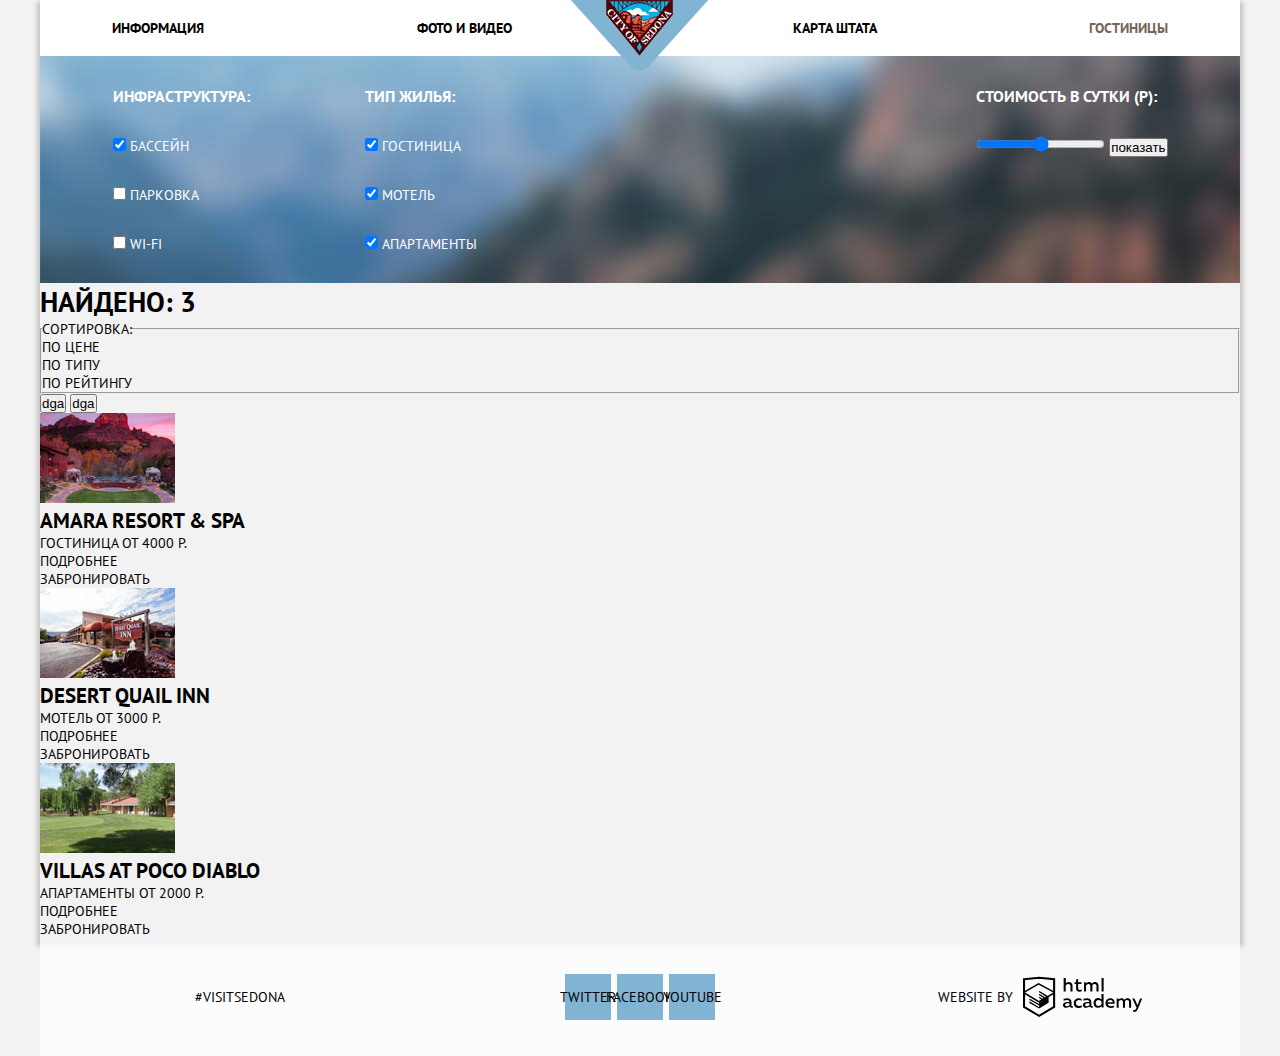
==== hostels.html @ 4a1b5b9c "started hostels page" ====
<!DOCTYPE html>
<html lang="ru">

<head>
    <meta charset="UTF-8">
    <meta name="viewport" content="width=device-width, initial-scale=1.0">
    <link href="https://fonts.googleapis.com/css?family=PT+Sans:400,700&display=swap&subset=cyrillic-ext"
        rel="stylesheet">
    <link rel="stylesheet" href="css/style.css">
    <title>Sedona</title>
</head>

<body class="body page__body">
    <div class="body__container">
        <header class="header page__header">
            <nav class="header__navigation nav">
                <a href="index.html">
                    <img class="header__logo" src="images/logo.png" alt="logo">
                </a>
                <ul class="nav__list">
                    <li class="item nav__item">
                        <a href="#" class="link nav__link">информация</a>
                    </li>

                    <li class="item nav__item">
                        <a href="#" class="link nav__link">фото и видео</a>
                    </li>

                    <li class="item nav__item"></li>

                    <li class="item nav__item">
                        <a href="#" class="link nav__link">карта штата</a>
                    </li>

                    <li class="item nav__item">
                        <a class="link nav__link nav__link_current">гостиницы</a>
                    </li>
                </ul>
            </nav>
        </header>

        <main class="main">
            <section class="main__filters filters">
                <form class="filters__form" action="https://echo.htmlacademy.ru" method="GET">
                    <fieldset class="filters__field filters-field filters-field_ifrastructure">
                        <legend class="filters-field__title">инфраструктура:</legend>
                            <ul class="filters-field__list">
                                <li class="item filters-field__item">
                                    <input class="visually-hidden" type="checkbox" id="pool" name="pool" checked>
                                    <label class="filter-field__input" for="pool">бассейн</label>
                                </li>
                                <li class="item filters-field__item">
                                    <input class="visually-hidden" type="checkbox" id="parking" name="parking">
                                    <label class="filter-field__input" for="parking">парковка</label>
                                </li>
                                <li class="item filters-field__item">
                                    <input class="visually-hidden" type="checkbox" id="wi-fi" name="wi-fi">
                                    <label class="filter-field__input" for="wi-fi">wi-fi</label>
                                </li>
                            </ul>
                    </fieldset>

                    <fieldset class="filters__field filters-field filters__field_type">
                        <legend class="filters-field__title">тип жилья:</legend>
                            <ul class="filters-field__list">
                                <li class="item filters-field__item">
                                    <input class="visually-hidden" type="checkbox" id="hotel" name="hotel" checked>
                                    <label class="filter-field__input" for="hotel">гостиница</label>
                                </li>
                                <li class="item filters-field__item">
                                    <input class="visually-hidden" type="checkbox" id="motel" name="motel" checked>
                                    <label class="filter-field__input" for="motel">мотель</label>
                                </li>
                                <li class="item filters-field__item">
                                    <input class="visually-hidden" type="checkbox" id="apartments" name="apartments" checked>
                                    <label class="filter-field__input" for="apartments">апартаменты</label>
                                </li>
                            </ul>
                    </fieldset>
                    <fieldset class="filters__field filters-field filters__field_cost">
                        <legend class="filters-field__title">стоимость в сутки (р):</legend>
                            <input type="range">
                            <button type="submit">показать</button>

                    </fieldset>
                </form>
            </section>
            <section class="main__sorting sorting">
                <h1 class="sorting__title">
                    найдено: 3
                </h1>
                <fieldset class="sorting__field">
                    <legend>сортировка:</legend>
                    <ul class="sorting__list">
                        <li class="item sorting__item">
                            <a class="link sorting__link sorting__link_current">по цене</a>
                        </li>
                        <li class="item sorting__item">
                            <a href="#" class="link sorting__link">по типу</a>
                        </li>
                        <li class="item sorting__item">
                            <a href="#" class="link sorting__link">по рейтингу</a>
                        </li>
                    </ul>
                </fieldset>
                <div class="sorting__arrows">
                    <button class="sorting__arrow_up" type="button">dga</button>
                    <button class="sorting__arrow_down" type="button">dga</button>
                </div>
            </section>
            <ul class="main__list">
                <li class="item main__item main-item">
                    <a href="#">
                        <img class="item-wrapper__image" src="images/Amara_resort_and_SPA.jpg" alt="Amara Resort & Spa">
                    </a>
                    <div class="main-item__wrapper item-wrapper">
                        <a class="link item-wrapper__link" href="#">
                            <h2 class="item-wrapper__title">Amara Resort & Spa</h2>
                        </a>
                        <p class="item-wrapper__text">
                            <span>гостиница</span>
                            <span>от 4000 р.</span>
                        </p>
                        <p class="item-wrapper__text">
                            <a href="#" class="link item-wrapper__button item-wrapper__button_blue">подробнее</a>
                            <a href="#" class="link item-wrapper__button item-wrapper__button_blue">забронировать</a>
                        </p>
                    </div>
                    <div class="item-wrapper__rating rating">
                        

                    </div>
                </li>

                <li class="item main__item main-item">
                    <a href="#">
                        <img class="item-wrapper__image" src="images/Desert_quail_inn.jpg" alt="Desert Quail Inn">
                    </a>
                    <div class="main-item__wrapper item-wrapper">
                        <a class="link item-wrapper__link" href="#">
                            <h2 class="item-wrapper__title">Desert Quail Inn</h2>
                        </a>
                        <p class="item-wrapper__text">
                            <span>мотель</span>
                            <span>от 3000 р.</span>
                        </p>
                        <p class="item-wrapper__text">
                            <a href="#" class="link item-wrapper__button item-wrapper__button_blue">подробнее</a>
                            <a href="#" class="link item-wrapper__button item-wrapper__button_blue">забронировать</a>
                        </p>
                    </div>
                    <div class="item-wrapper__rating">

                    </div>
                </li>

                <li class="item main__item main-item">
                    <a href="#">
                        <img class="item-wrapper__image" src="images/Villas_at_poco_diablo.jpg" alt="Villas at Poco Diablo">
                    </a>
                    <div class="main-item__wrapper item-wrapper">
                        <a class="link item-wrapper__link" href="#">
                            <h2 class="item-wrapper__title">Villas at Poco Diablo</h2>
                        </a>
                        <p class="item-wrapper__text">
                            <span>апартаменты</span>
                            <span>от 2000 р.</span>
                        </p>
                        <p class="item-wrapper__text">
                            <a href="#" class="link item-wrapper__button item-wrapper__button_blue">подробнее</a>
                            <a href="#" class="link item-wrapper__button item-wrapper__button_blue">забронировать</a>
                        </p>
                    </div>
                    <div class="item-wrapper__rating">

                    </div>
                </li>
                
            </ul>
        </main>

        <footer class="footer page__footer">

            <div class="footer__column">
                <span class="footer__hashtag">
                    #visitsedona
                </span>
            </div>

            <div class="footer__column footer-social">
                <ul class="footer-social__list">
                    <li class="item footer-social__item">
                        <a class="link footer-social__link"
                            href="https://twitter.com/hashtag/%D1%81%D0%B5%D0%B4%D0%BE%D0%BD%D0%B0">
                            <span class="visually-hidden">twitter</span>
                            <svg xmlns="http://www.w3.org/2000/svg" xmlns:xlink="http://www.w3.org/1999/xlink"
                                width="17" height="15" viewBox="0 0 17 15">
                                <image overflow="visible" xlink:href="t.png" />
                                <path fill="#FFF"
                                    d="M10.95.144c1.685-.496 2.984.27 3.577 1.179.673-.231 1.331-.481 2.011-.708a2.345 2.345 0 0 1-.857 1.768c.685.17 1.304-.491 1.304-.491-.169 1-1.006 1.788-1.563 2.024-.231 6.75-3.175 11.217-10.077 11.082h-.446c-.41 0-4.164-.46-4.898-1.887 2.271.196 3.893-.422 4.693-1.177-.96-.3-2.679-.477-2.979-2.95.349.106.564.228 1.19.119C1.705 8.247.374 7.53.448 5.33c.285.328 1.067.536 1.34.472C1.085 5.561-.182 2.442.894.85c1.818 1.854 3.735 3.606 7.152 3.773C8.254 2.33 9.183.793 10.95.144z" />
                            </svg>

                        </a>
                    </li>
                    <li class="item footer-social__item">
                        <a class="link footer-social__link" href="https://www.facebook.com/VisitSedona/">
                            <span class="visually-hidden">facebook</span>
                            <svg version="1.1" id="Layer_2" xmlns="http://www.w3.org/2000/svg"
                                xmlns:xlink="http://www.w3.org/1999/xlink" x="0px" y="0px" width="12px" height="22px"
                                viewBox="0 0 12 22" enable-background="new 0 0 12 22" xml:space="preserve">
                                <path fill="#FFFFFF" d="M12,4V0H8C5.791,0,4,1.791,4,4v4H0v4h4v10h4V12h4V8H8V4H12z" />
                            </svg>
                        </a>
                    </li>
                    <li class="item footer-social__item">
                        <a class="link footer-social__link" href="https://www.youtube.com/watch?v=4GzE_TxFFeg">
                            <span class="visually-hidden">youtube</span>
                            <svg xmlns="http://www.w3.org/2000/svg" xmlns:xlink="http://www.w3.org/1999/xlink"
                                width="20" height="16" viewBox="0 0 20 16">
                                <image overflow="visible" xlink:href="youtube.png" />
                                <path fill="#FFF"
                                    d="M17 0H3C1.35 0 0 1.35 0 3v10c0 1.65 1.35 3 3 3h14c1.65 0 3-1.35 3-3V3c0-1.65-1.35-3-3-3zM6.027 11.998V4.002L15.014 8l-8.987 3.998z" />
                            </svg>
                        </a>
                    </li>
                </ul>
            </div>

            <div class="footer__column footer-copyright">
                <p class="footer-copyright__text">
                    website by
                </p>
                <a href="https://htmlacademy.ru/intensive/htmlcss" class="link footer-copyright__link">
                    <svg width="119" height="42" viewBox="0 0 161 55" xmlns="http://www.w3.org/2000/svg">
                        <path d="M1.4 3.5l20.4-2.1 20.3 2.1V41L21.8 53 1.4 41V3.5z" fill="none" stroke="#000000"
                            stroke-width="2.791" />
                        <path d="M1.7 20.9L21.1 9.6 42 20.9v1.2L21.8 34 1.7 22.1v-1.2z" fill="none" stroke="#000000"
                            stroke-width="2.057" />
                        <path
                            d="M21.8 32.8l2.9-1.9-2.9-1.9v-1.9l4.7 2.8L28 29l-6.2-3.7v-2.2l7.9 4.8 1.6-.9-9.5-5.9V19l12.9 7.9v8.4l-12.9 7.8-13.1-7.6v-2.2l13.1 7.9v-2.1L8.7 31.4v-1.9l13.1 7.6v-4.3zm44.9 7.1c.3 0 .6-.1.8-.2v2c-.6.2-1.2.3-1.8.3-1.1 0-2-.4-2.5-1.5-1.2 1-2.7 1.6-4.7 1.6-2.3 0-4.4-1.2-4.4-3.8 0-3.2 3-4.2 5.5-4.2 1.1 0 2.2.1 3.2.4v-.4c0-1.6-1.1-2.6-3.3-2.6-1.5 0-3.1.3-4.5 1V30c1.5-.5 3.1-.8 4.8-.8 3.5 0 5.8 1.7 5.8 5.4V39c.1.7.6.9 1.1.9M57 38.2c0 1.2 1.1 1.8 2.3 1.8 1.3 0 2.6-.5 3.6-1.5v-2.1c-.9-.2-1.8-.3-2.7-.3-1.5.1-3.2.6-3.2 2.1m18.5-9.1c1.4 0 2.7.3 3.8 1v2.5c-.9-.6-2.2-1-3.4-1-2.2 0-4.4 1.2-4.4 4.1 0 2.8 2.2 4.1 4.4 4.1 1.3 0 2.5-.3 3.6-1v2.6c-1.2.6-2.5.9-4.1.9-3.3 0-6.7-2-6.7-6.5-.1-4.7 3.5-6.7 6.8-6.7m18.1 10.8c.3 0 .6-.1.8-.2v2c-.6.2-1.2.3-1.8.3-1.1 0-2-.4-2.5-1.5-1.2 1-2.7 1.6-4.7 1.6-2.3 0-4.4-1.2-4.4-3.8 0-3.2 3-4.2 5.5-4.2 1.1 0 2.2.1 3.2.4v-.4c0-1.6-1.1-2.6-3.3-2.6-1.5 0-3.1.3-4.5 1V30c1.5-.5 3.1-.8 4.8-.8 3.5 0 5.8 1.7 5.8 5.4V39c.2.7.6.9 1.1.9M84 38.2c0 1.2 1.1 1.8 2.3 1.8 1.3 0 2.6-.5 3.6-1.5v-2.1c-.9-.2-1.8-.3-2.7-.3-1.5.1-3.2.6-3.2 2.1m25-14.5v18.1h-2.5v-2c-1 1.2-2.4 2.3-4.8 2.3-3.8 0-6.2-3-6.2-6.6s2.4-6.6 6.2-6.6c2.2 0 3.6 1 4.5 1.9v-7.3h2.8v.2zm-6.7 7.8c-2.2 0-3.9 1.7-3.9 4.1s1.6 4.1 3.9 4.1c1.7 0 3.3-1 4-2.6v-3c-.7-1.6-2.3-2.6-4-2.6m15.7-2.4c4.9 0 6.7 4 5.9 7.6h-9.4c.3 2.2 2.5 3.2 4.8 3.2 1.4 0 2.7-.3 3.9-.9v2.4c-1.1.5-2.7.9-4.5.9-3.8 0-7.1-2.2-7.1-6.6.1-4.6 3.5-6.6 6.4-6.6m.2 2.3c-1.9 0-3.5 1.1-3.7 3.2h6.9c.1-1.1-.5-3.2-3.2-3.2m8.5 10.5V29.4h2.5V31c.7-.8 2.1-1.9 4.1-1.9 1.9 0 3.2.8 3.9 2 1.1-1.1 2.5-2 4.4-2 3.3 0 4.7 2.4 4.7 5v7.8h-2.8v-7.7c0-1.6-1-2.6-2.5-2.6-1.4 0-2.4.9-3.1 1.7 0 .3.1.6.1.9V42h-2.8v-7.7c0-1.6-1-2.6-2.5-2.6s-2.6 1.1-3.3 1.9V42l-2.7-.1zm31.8-12.5h2.9l-5.8 14.1c-1.3 3.2-3.1 4.3-5 4.3-.6 0-1.1-.1-1.6-.2v-2.4c.4.1.8.2 1.3.2 1.3 0 2.4-1 3.1-2.9l.3-.6-5.9-12.5h3l4.2 9.4 3.5-9.4zM57.9 1.9V9c1.1-1.1 2.5-1.7 4-1.7 3.1 0 5.1 2.1 5.1 5.1v7.7h-2.8v-7.3c0-2-1.2-3-2.9-3-1.6 0-2.8 1.1-3.5 2.1v8.2H55V1.9h2.9zm16.7 1.3v4.4h4.5V10h-4.5v5.7c0 1.6.8 2.2 2.4 2.2.9 0 1.7-.2 2.5-.5v2.4c-1.1.4-2.2.6-3.3.5-2.4 0-4.3-1.2-4.3-4.1V10h-2.2V7.6h2.2V3.9l2.7-.7zm8 16.9V7.6h2.5v1.6c.7-.7 2.1-1.9 4.1-1.9 1.9 0 3.2.8 3.9 2 1.1-1.1 2.5-2 4.4-2 3.3 0 4.7 2.4 4.7 5v7.8h-2.8v-7.7c0-1.6-1-2.6-2.5-2.6-1.4 0-2.4.9-3.1 1.7 0 .3.1.6.1.9v7.8h-2.8v-7.7c0-1.6-1-2.6-2.5-2.6S86 11 85.3 11.8v8.4l-2.7-.1zm23.7-18.2h2.8V20h-2.8V1.9z"
                            fill="#000000" /></svg>
                </a>
            </div>
        </footer>
    </div>

</body>

</html>
---- css/style.css ----
* {
    margin: 0;
    padding: 0;
}

body {
    font-family: 'PT Sans', Arial, sans-serif;
    font-size: 14px;
    text-transform: uppercase;

    background-color: #f2f2f2;
}

/* .visually-hidden:not(:focus):not(:active),
input[type="checkbox"].visually-hidden,
input[type="radio"].visually-hidden {
    position: absolute;

    width: 1px;
    height: 1px;
    margin: -1px;
    border: 0;

    white-space: nowrap;

    clip-path: inset(100%);
    clip: rect(0 0 0 0);
    overflow: hidden;
} */

.link {
    display: block;

    color: #000000;
    text-decoration: none;
}

.item {
    list-style: none;
}

.button {
    font: inherit;
}

.body__container {
    max-width: 1200px;
    min-width: 1200px;
    /* min-height: 800px; */

    margin: 0 auto;

    box-shadow: 0px 5px 5px 3px rgba(0, 0, 0, 0.2);
}

.page__header {
    background-color: #fff;
}

.header__navigation {
    position: relative;

    display: flex;
    flex-direction: column;
}

.header__logo {
    position: absolute;

    top: 0;
    left: 50%;
    margin-left: -69px;

    width: 138px;
    height: 70px;
}

.nav__list {
    display: flex;
    flex-wrap: wrap;
    justify-content: space-between;

    font-size: 14px;
    line-height: 26px;
    font-weight: 700;
}

.nav__link {
    margin: 15px 72px;
}

.nav__link:hover {
    color: #a3c7de;
}

.nav__link:active {
    color: #b2b2b2;
}

.nav__link_current,
.nav__link_current:hover,
.nav__link_current:focus,
.nav__link_current:active {
    color: #766357;
}

.main-container {
    background-image: url(../backgrounds/index-background_welcome.jpg);
    background-position: top center;
    background-repeat: no-repeat;
}

.main__container {
    padding-top: 620px;
}

.main-container__description {
    text-align: center;

    padding: 0 355px;
    padding-bottom: 54px;

    background-color: #fff;
}

.main-description__title {
    font-size: 21px;
    line-height: 26px;

    margin-bottom: 30px;
}

.main-description__text {
    font-size: 14px;
    line-height: 26px;
}

.main-features__list {
    display: flex;
    flex-wrap: wrap;
}

.main-features__item {
    display: flex;
    flex-wrap: wrap;
}

.features__content_blue {
    background-color: #81b3d2;

    color: #fff;
}

.feature__wrapper {
    display: flex;
    flex-direction: column;
    justify-content: center;
    align-items: center;

    box-sizing: border-box;

    text-align: center;
    font-size: 14px;
    line-height: 21px;

    width: 400px;
    min-height: 256px;

    padding-left: 45px;
    padding-right: 45px;
}

.feature__wrapper_higher{
    min-height: 330px;

    background-color: #fff;
}

.features-item__content {
    display: flex;
}

.feature__title {
    display: block;

    width: 160px;

    font-size: 21px;
    line-height: 21px;

    margin-bottom: 25px;
}

.feature__number {
    position: relative;

    margin-bottom: 25px;
}

.feature__number::after,
.feature__number::before {
    position: absolute;

    content: "";

    top: 9px;

    width: 10px;
    height: 1px;

    background-color: #000000;
}

.feature__number_white::after,
.feature__number_white::before {
    background-color: #ffffff;
}

.feature__number::before {
    right: -15px;
}

.feature__number::after {
    left: -15px;
}

.feature__title_icon::before {
    content: "";

    display: block;
    
    width: 90px;
    height: 90px;

    margin-left: auto;
    margin-right: auto;
    margin-bottom: 30px;
}

.feature__title_icon-house::before {
    background-image: url(../images/house-icon.svg);
    background-position: bottom center;
    background-repeat: no-repeat;
}

.feature__title_icon-food::before {
    background-image: url(../images/burger-icon.svg);
    background-position: bottom center;
    background-repeat: no-repeat;
}

.feature__title_icon-souvenir::before {
    background-image: url(../images/gift-icon.svg);
    background-position: bottom center;
    background-repeat: no-repeat;
}

.main__search {
    position: relative;

    background-color: #ffffff;

    z-index: 5;
}

.motel-search__title {
    font-size: 30px;
    line-height: 36px;

    margin-bottom: 30px;
}

.main-search__content {
    position: relative;

    display: flex;
    flex-direction: column;
    align-items: center;

    box-sizing: border-box;

    height: 291px;

    padding-top: 55px;

    text-align: center;

    background-color: #ffffff;
}

.motel-search__text {
    width: 450px;

    margin-right: 0;

}

.motel-search__button {
    position: absolute;

    bottom: 0;

    cursor: pointer;

    text-transform: uppercase;
    font-size: 21px;
    line-height: 26px;
    font-weight: 700;
    color: #ffffff;

    width: 568px;

    padding: 32px 140px;

    background-color: #766357;

    border: none;
}

.motel-search__button:hover {
    background-color: #604e43;
}

.motel-search__button:active {
    background-color: #503e33;
    color: #766860;
}

.main__map {
    min-height: 590px;

    background-image: url(../backgrounds/back-map.jpg);
    background-position: top center;
}

.page__footer {
    position: absolute;

    display: flex;
    justify-content: space-between;

    padding-top: 36px;
    padding-bottom: 36px;

    background-color: rgba(254, 254, 254, 0.8);
}

.page__footer_margin {
    margin-top: -120px;
}

.footer__column {
    display: flex;
    justify-content: center;
    align-items: center;

    width: 400px;
}

.footer-social__list {
    display: flex;
    justify-content: space-between;

    width: 150px;
}

.footer-social__link {
    display: flex;
    justify-content: center;
    align-items: center;

    width: 46px;
    height: 46px;

    background-color: #81b3d2;
}

.footer-social__link:hover {
    background-color: #669ec0;
}

.footer-social__link:active {
    background-color: #5496bd;
}

.footer-social__link:active path {
    fill: #88b6d1;
}

.footer-copyright__link {
    display: flex;
    justify-content: center;
    align-items: center;
}

.footer-copyright__text {
    margin-right: 10px;
}

.footer-copyright__link:hover path:last-child {
    fill: #81b3d2;
}

.footer-copyright__link:hover path {
    stroke: #81b3d2;
}

.footer-copyright__link:active path:last-child {
    fill: #bdbbbc;
}

.footer-copyright__link:active path {
    stroke: #bdbbbc;
}

.search-form__wrapper {
    position: absolute;

    bottom: -386px;

    left: 50%;
    margin-left: -284px;

    display: none;

    box-shadow: 0px 0px 15px 5px rgba(0, 0, 0, 0.5);

    z-index: -1;
}

.motel-search__form {
    display: flex;
    flex-wrap: wrap;

    box-sizing: border-box;

    width: 568px;

    padding:  50px 55px;

    background-color: #fff;
}

.modal-show {
    display: block;

    animation-name: bounce;
    animation-duration: 0.5s;
}

@keyframes bounce{
    0% {transform: translateY(-290px);}
    100% {transform: translateY(0px);}
}

.search-form__text-wrapper {
    display: flex;
    justify-content: space-between;

    margin-bottom: 55px;

    height: 38px;
    width: 100%;
}

.search-form__text {
    position: relative;

    display: flex;
    justify-content: space-between;
    align-items: center;

    box-sizing: border-box;

    width: 100%;
    height: 38px;
    font-size: 14px;
    line-height: 26px;
    font-weight: 700;

    margin-bottom: 30px;
}

.search-form__text_small {
    width: 228px;

    margin-bottom: 0;
}

.search-form__text_small-margin {
    padding-left: 30px;
}

.search-form__input {
    width: 346px;
    height: 38px;

    padding-left: 10px;

    box-sizing: border-box;

    font: inherit;

    background-color: #f2f2f2;

    border: none;
} 

.search-form__input::placeholder {
    text-transform: uppercase;
    color: #000000;
}

.search-form__input:hover {
    background-color: #ebebeb;
}

.search-form__input:focus {
    background-color: #ffffff;
    border: 2px #e5e5e5 solid ;
}

.search-form__input_icon{
   position: absolute;
}

.search-form__input_calendar {
    position: absolute;

    top: 7px;
    right: 7px;
}

.search-form__input_calendar:hover path{
    fill: #000000;
}

.search-form__input_calendar:hover rect{
    fill: #000000;
}

.search-form__input_calendar:active path{
    fill: #98c1da;
}

.search-form__input_calendar:active rect{
    fill: #98c1da;
}

.search-form__input_small {
    width: 116px;

    padding-left: 54px;
}

.search-form__input-wrapper {
    position: relative;
    
}

.search-form__input_up,
.search-form__input_down {
    cursor: pointer;

    position: absolute;

    width: 38px;
    height: 38px;

    top: 0;

    border: none;
}

.search-form__input_down {
    left: 0;
}

.search-form__input_up {
    right: 0;
}

.search-form__input_down::before {
    position: absolute;    

    content: "";

    top: 50%;
    margin-top: -2px;
    left: 50%;
    margin-left: -6px;

    width: 12px;
    height: 3px;

    background-color: #a9a9a9;
}

.search-form__input_up::after {
    position: absolute;    

    content: "";

    top: 50%;
    margin-top: -2px;
    right: 50%;
    margin-right: -6px;

    width: 12px;
    height: 3px;

    background-color: #a9a9a9;
}

.search-form__input_up::before {
    position: absolute;    

    content: "";

    top: 50%;
    margin-top: -2px;
    right: 50%;
    margin-right: -6px;

    width: 12px;
    height: 3px;

    background-color: #a9a9a9;

    transform: rotate(90deg);
}

.search-form__input_up:hover::before,
.search-form__input_down:hover::before,
.search-form__input_up:hover::after {
    background-color: #000000;
}

.search-form__input_up:active::before,
.search-form__input_down:active::before,
.search-form__input_up:active::after {
    background-color: #81b3d2;
}

.search-form__button {
    cursor: pointer;

    width: 100%;

    font-size: 21px;
    line-height: 26px;
    color: #ffffff;
    text-transform: uppercase;
    font-weight: 700;

    padding: 16px;

    background-color: #81b3d2;

    border: none;
}

.search-form__button:hover {
    background-color: #669ec0;
}

.search-form__button:active {
    background-color: #5496bd;
    color: #88b6d1;
}

.overlay {
    display: none;

    position: fixed;
    top: 0;
    left: 0;

    width: 100%;
    height: 100%;

    background-color: rgba(0, 0, 0, 0.5);
    z-index: 10;
}

.show-overlay {
    display: block;
}

.main__filters {
    background-image: url(../backgrounds/filter_background.jpg);
    background-position: top center;
    background-repeat: no-repeat;
}

.filters__form {
    display: flex;

    width: 1055px;

    margin: 0 auto;
    padding-top: 30px;

    color: #ffffff;
}

.filters__field {
    border: none;
}

.filters-field__title {
    font-size: 16px;
    line-height: 21px;
    font-weight: 700;

    margin-bottom: 29px;
}

.filters-field__list {
    font-size: 14px;
    line-height: 21px;

}

.filters-field__item {
    margin-bottom: 28px;

}

.filters-field_ifrastructure {
    margin-right: 115px;
}

.filters__field_cost {
    margin-left: auto;
}
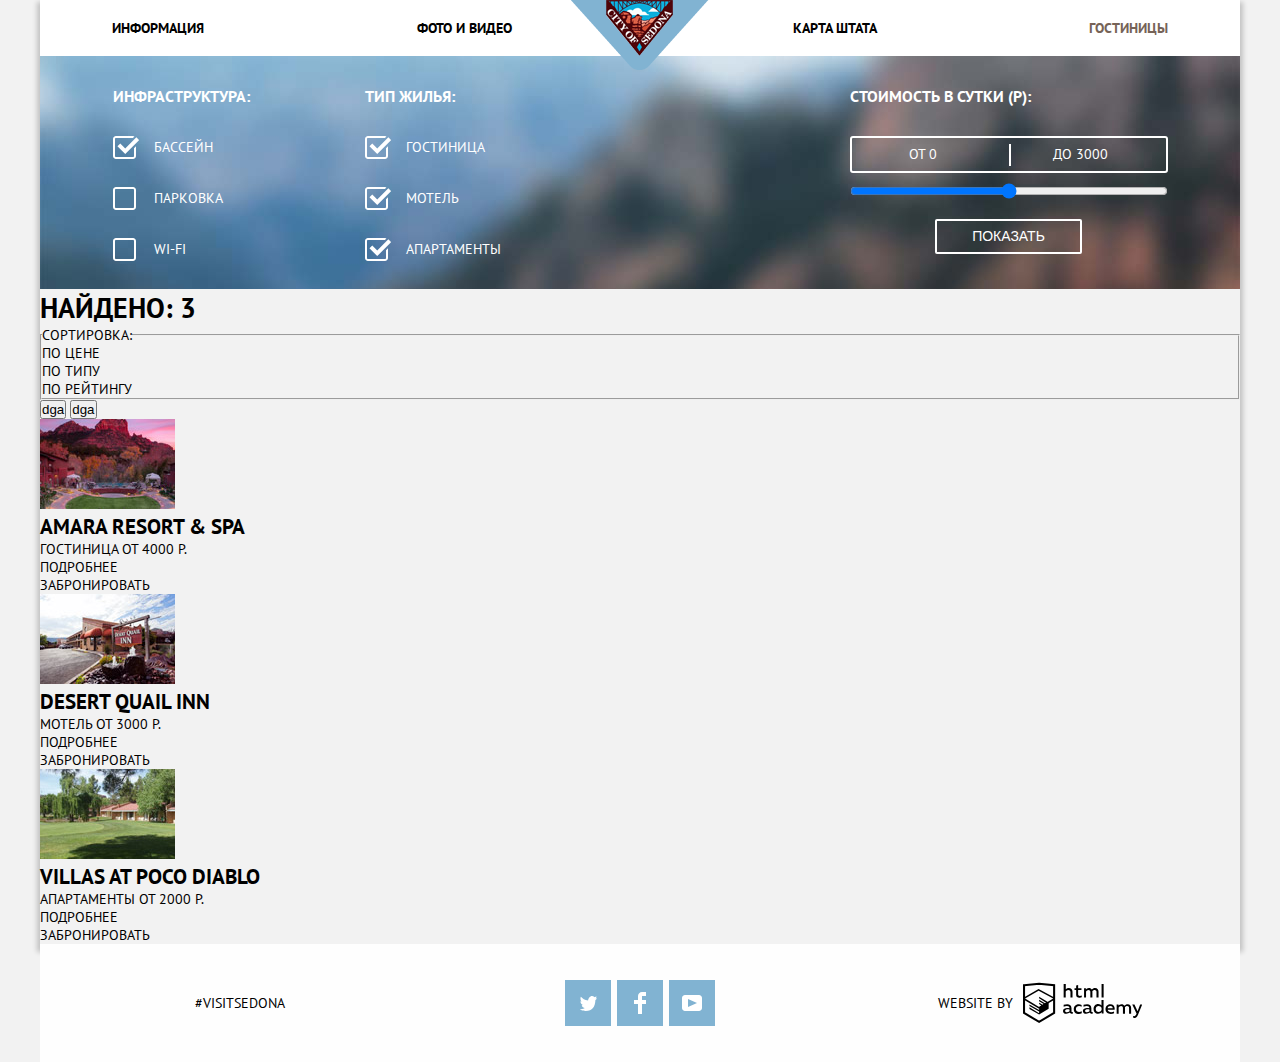
==== commit ad2e6eff: "modified checkboxes" ====
--- a/hostels.html
+++ b/hostels.html
@@ -46,16 +46,20 @@
                         <legend class="filters-field__title">инфраструктура:</legend>
                             <ul class="filters-field__list">
                                 <li class="item filters-field__item">
-                                    <input class="visually-hidden" type="checkbox" id="pool" name="pool" checked>
-                                    <label class="filter-field__input" for="pool">бассейн</label>
-                                </li>
-                                <li class="item filters-field__item">
-                                    <input class="visually-hidden" type="checkbox" id="parking" name="parking">
-                                    <label class="filter-field__input" for="parking">парковка</label>
-                                </li>
-                                <li class="item filters-field__item">
-                                    <input class="visually-hidden" type="checkbox" id="wi-fi" name="wi-fi">
-                                    <label class="filter-field__input" for="wi-fi">wi-fi</label>
+                                    
+                                    <input class="visually-hidden filters-field__input" type="checkbox" id="pool" name="pool" checked>
+                                    <span class="filters-field__checkbox"></span>
+                                    <label class="filters-field__label" for="pool">бассейн</label>
+                                </li>
+                                <li class="item filters-field__item">
+                                    <input class="visually-hidden filters-field__input" type="checkbox" id="parking" name="parking">
+                                    <span class="filters-field__checkbox"></span>
+                                    <label class="filters-field__label" for="parking">парковка</label>
+                                </li>
+                                <li class="item filters-field__item">
+                                    <input class="visually-hidden filters-field__input" type="checkbox" id="wi-fi" name="wi-fi">
+                                    <span class="filters-field__checkbox"></span>
+                                    <label class="filters-field__label" for="wi-fi">wi-fi</label>
                                 </li>
                             </ul>
                     </fieldset>
@@ -64,23 +68,32 @@
                         <legend class="filters-field__title">тип жилья:</legend>
                             <ul class="filters-field__list">
                                 <li class="item filters-field__item">
-                                    <input class="visually-hidden" type="checkbox" id="hotel" name="hotel" checked>
-                                    <label class="filter-field__input" for="hotel">гостиница</label>
-                                </li>
-                                <li class="item filters-field__item">
-                                    <input class="visually-hidden" type="checkbox" id="motel" name="motel" checked>
-                                    <label class="filter-field__input" for="motel">мотель</label>
-                                </li>
-                                <li class="item filters-field__item">
-                                    <input class="visually-hidden" type="checkbox" id="apartments" name="apartments" checked>
-                                    <label class="filter-field__input" for="apartments">апартаменты</label>
+                                    <input class="visually-hidden filters-field__input" type="checkbox" id="hotel" name="hotel" checked>
+                                    <span class="filters-field__checkbox"></span>
+                                    <label class="filters-field__label" for="hotel">гостиница</label>
+                                </li>
+                                <li class="item filters-field__item">
+                                    <input class="visually-hidden filters-field__input" type="checkbox" id="motel" name="motel" checked>
+                                    <span class="filters-field__checkbox"></span>
+                                    <label class="filters-field__label" for="motel">мотель</label>
+                                </li>
+                                <li class="item filters-field__item">
+                                    <input class="visually-hidden filters-field__input" type="checkbox" id="apartments" name="apartments" checked>
+                                    <span class="filters-field__checkbox"></span>
+                                    <label class="filters-field__label" for="apartments">апартаменты</label>
                                 </li>
                             </ul>
                     </fieldset>
                     <fieldset class="filters__field filters-field filters__field_cost">
                         <legend class="filters-field__title">стоимость в сутки (р):</legend>
-                            <input type="range">
-                            <button type="submit">показать</button>
+                        <div class="filters-field__cost">
+                            <span class="filters-field__cost_start">от 0</span>
+                            <span class="filters-field__cost_end">до 3000</span>
+                        </div>
+
+                            <input class="filters-field__range" type="range">
+                            
+                            <button class="filters-field__button" type="submit">показать</button>
 
                     </fieldset>
                 </form>
--- a/css/style.css
+++ b/css/style.css
@@ -11,7 +11,7 @@
     background-color: #f2f2f2;
 }
 
-/* .visually-hidden:not(:focus):not(:active),
+.visually-hidden:not(:focus):not(:active),
 input[type="checkbox"].visually-hidden,
 input[type="radio"].visually-hidden {
     position: absolute;
@@ -26,7 +26,7 @@
     clip-path: inset(100%);
     clip: rect(0 0 0 0);
     overflow: hidden;
-} */
+}
 
 .link {
     display: block;
@@ -328,9 +328,6 @@
 
 .main__map {
     min-height: 590px;
-
-    background-image: url(../backgrounds/back-map.jpg);
-    background-position: top center;
 }
 
 .page__footer {
@@ -342,7 +339,7 @@
     padding-top: 36px;
     padding-bottom: 36px;
 
-    background-color: rgba(254, 254, 254, 0.8);
+    background-color: rgba(254, 254, 254, 1);
 }
 
 .page__footer_margin {
@@ -423,7 +420,7 @@
 
     display: none;
 
-    box-shadow: 0px 0px 15px 5px rgba(0, 0, 0, 0.5);
+    box-shadow: 0px 5px 10px 1px rgba(0, 0, 0, 0.5);
 
     z-index: -1;
 }
@@ -723,6 +720,9 @@
 }
 
 .filters-field__item {
+    display: flex;
+    align-items: center;
+
     margin-bottom: 28px;
 
 }
@@ -732,5 +732,103 @@
 }
 
 .filters__field_cost {
+    width: 318px;
+
     margin-left: auto;
+}
+
+.filters-field__cost {
+    position: relative;
+
+    display: flex;
+    justify-content: space-around;
+
+    width: 314px;
+
+    border: 2px solid #ffffff;
+
+    border-radius: 3px;
+
+    margin-bottom: 10px;
+}
+
+.filters-field__cost::before {
+    position: absolute;
+
+    content: "";
+
+    width: 2px;
+    height: 22px;
+
+    top: 6px;
+    left: 50%;
+
+    background-color: #fff;
+}
+
+.filters-field__cost_start,
+.filters-field__cost_end {
+    display: inline-block;
+
+    font-size: 14px;
+    line-height: 21px;
+
+    padding-top: 6px;
+    padding-bottom: 6px;
+}
+
+.filters-field__label {
+    margin-left: 15px;
+
+}
+
+.filters-field__input {
+    position: relative;
+}
+
+.filters-field__checkbox {
+    position: relative;
+
+    display: inline-block;
+
+    width: 26px;
+    height: 23px;
+
+    background-image: url(../images/checkbox-off.svg);
+    background-position: 0 0;
+    background-repeat: no-repeat;
+}
+
+.filters-field__input:checked + .filters-field__checkbox {
+    background-image: url(../images/checkbox-on.svg);
+} 
+
+.filters-field__range {
+    width: 100%;
+
+    margin-bottom: 20px;
+}
+
+.filters-field__button {
+    display: block;
+
+    font-size: 14px;
+    line-height: 21px;
+    text-transform: uppercase;
+    color: #ffffff;
+
+    background-color: transparent;
+
+    border: 2px solid #ffffff;
+    border-radius: 2px;
+
+    margin-left: auto;
+    margin-right: auto;
+    padding: 5px 35px;
+}
+
+.filters-field__button:hover {
+    background-color: #fff;
+    
+    color: #000000;
 }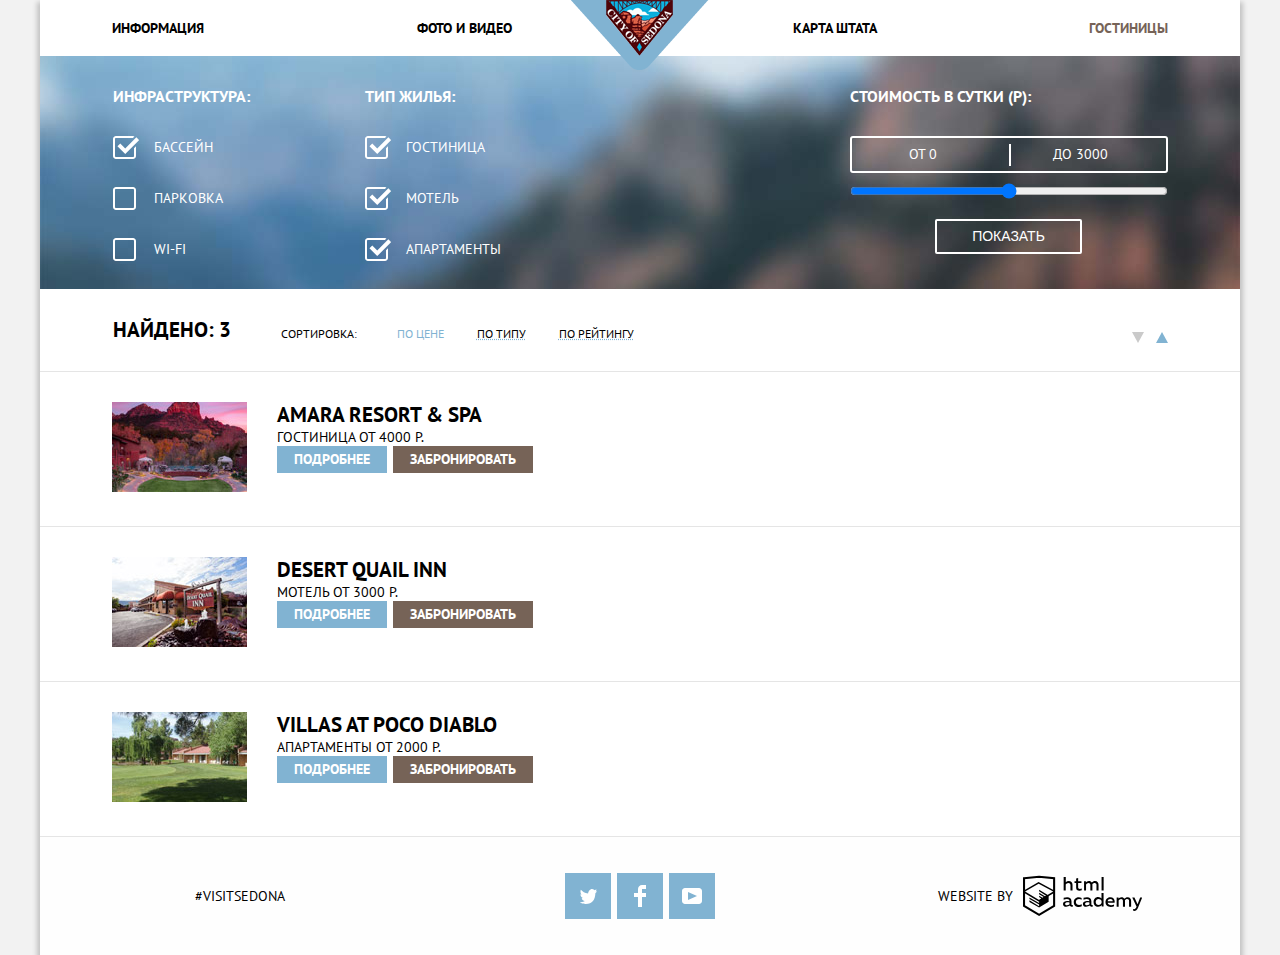
==== commit d437b080: "modified hotels list and sorting row" ====
--- a/hostels.html
+++ b/hostels.html
@@ -46,20 +46,13 @@
                         <legend class="filters-field__title">инфраструктура:</legend>
                             <ul class="filters-field__list">
                                 <li class="item filters-field__item">
-                                    
-                                    <input class="visually-hidden filters-field__input" type="checkbox" id="pool" name="pool" checked>
-                                    <span class="filters-field__checkbox"></span>
-                                    <label class="filters-field__label" for="pool">бассейн</label>
-                                </li>
-                                <li class="item filters-field__item">
-                                    <input class="visually-hidden filters-field__input" type="checkbox" id="parking" name="parking">
-                                    <span class="filters-field__checkbox"></span>
-                                    <label class="filters-field__label" for="parking">парковка</label>
-                                </li>
-                                <li class="item filters-field__item">
-                                    <input class="visually-hidden filters-field__input" type="checkbox" id="wi-fi" name="wi-fi">
-                                    <span class="filters-field__checkbox"></span>
-                                    <label class="filters-field__label" for="wi-fi">wi-fi</label>
+                                    <label class="filters-field__label" for="pool"><input class="visually-hidden filters-field__input" type="checkbox" id="pool" name="pool" checked><span class="filters-field__checkbox"></span>бассейн</label>
+                                </li>
+                                <li class="item filters-field__item">
+                                    <label class="filters-field__label" for="parking"><input class="visually-hidden filters-field__input" type="checkbox" id="parking" name="parking"><span class="filters-field__checkbox"></span>парковка</label>
+                                </li>
+                                <li class="item filters-field__item">
+                                    <label class="filters-field__label" for="wi-fi"><input class="visually-hidden filters-field__input" type="checkbox" id="wi-fi" name="wi-fi"><span class="filters-field__checkbox"></span>wi-fi</label>
                                 </li>
                             </ul>
                     </fieldset>
@@ -68,19 +61,13 @@
                         <legend class="filters-field__title">тип жилья:</legend>
                             <ul class="filters-field__list">
                                 <li class="item filters-field__item">
-                                    <input class="visually-hidden filters-field__input" type="checkbox" id="hotel" name="hotel" checked>
-                                    <span class="filters-field__checkbox"></span>
-                                    <label class="filters-field__label" for="hotel">гостиница</label>
-                                </li>
-                                <li class="item filters-field__item">
-                                    <input class="visually-hidden filters-field__input" type="checkbox" id="motel" name="motel" checked>
-                                    <span class="filters-field__checkbox"></span>
-                                    <label class="filters-field__label" for="motel">мотель</label>
-                                </li>
-                                <li class="item filters-field__item">
-                                    <input class="visually-hidden filters-field__input" type="checkbox" id="apartments" name="apartments" checked>
-                                    <span class="filters-field__checkbox"></span>
-                                    <label class="filters-field__label" for="apartments">апартаменты</label>
+                                    <label class="filters-field__label" for="hotel"><input class="visually-hidden filters-field__input" type="checkbox" id="hotel" name="hotel" checked><span class="filters-field__checkbox"></span>гостиница</label>
+                                </li>
+                                <li class="item filters-field__item">
+                                    <label class="filters-field__label" for="motel"><input class="visually-hidden filters-field__input" type="checkbox" id="motel" name="motel" checked><span class="filters-field__checkbox"></span>мотель</label>
+                                </li>
+                                <li class="item filters-field__item">
+                                    <label class="filters-field__label" for="apartments"><input class="visually-hidden filters-field__input" type="checkbox" id="apartments" name="apartments" checked><span class="filters-field__checkbox"></span>апартаменты</label>
                                 </li>
                             </ul>
                     </fieldset>
@@ -99,11 +86,11 @@
                 </form>
             </section>
             <section class="main__sorting sorting">
-                <h1 class="sorting__title">
+                <h1 class="sorting__result">
                     найдено: 3
                 </h1>
-                <fieldset class="sorting__field">
-                    <legend>сортировка:</legend>
+                <div class="sorting__field">
+                    <h2 class="sorting__title">сортировка:</h2>
                     <ul class="sorting__list">
                         <li class="item sorting__item">
                             <a class="link sorting__link sorting__link_current">по цене</a>
@@ -115,12 +102,13 @@
                             <a href="#" class="link sorting__link">по рейтингу</a>
                         </li>
                     </ul>
-                </fieldset>
+                </div>
                 <div class="sorting__arrows">
-                    <button class="sorting__arrow_up" type="button">dga</button>
-                    <button class="sorting__arrow_down" type="button">dga</button>
+                    <button class="sorting__arrow_down" type="button"></button>
+                    <button class="sorting__arrow_up" type="button"></button>
                 </div>
             </section>
+            <hr>
             <ul class="main__list">
                 <li class="item main__item main-item">
                     <a href="#">
@@ -134,17 +122,17 @@
                             <span>гостиница</span>
                             <span>от 4000 р.</span>
                         </p>
-                        <p class="item-wrapper__text">
+                        <div class="item-wrapper__buttons">
                             <a href="#" class="link item-wrapper__button item-wrapper__button_blue">подробнее</a>
-                            <a href="#" class="link item-wrapper__button item-wrapper__button_blue">забронировать</a>
-                        </p>
+                            <a href="#" class="link item-wrapper__button item-wrapper__button_brown">забронировать</a>
+                        </div>
                     </div>
                     <div class="item-wrapper__rating rating">
                         
 
                     </div>
                 </li>
-
+                <hr>
                 <li class="item main__item main-item">
                     <a href="#">
                         <img class="item-wrapper__image" src="images/Desert_quail_inn.jpg" alt="Desert Quail Inn">
@@ -157,16 +145,16 @@
                             <span>мотель</span>
                             <span>от 3000 р.</span>
                         </p>
-                        <p class="item-wrapper__text">
+                        <div class="item-wrapper__buttons">
                             <a href="#" class="link item-wrapper__button item-wrapper__button_blue">подробнее</a>
-                            <a href="#" class="link item-wrapper__button item-wrapper__button_blue">забронировать</a>
-                        </p>
+                            <a href="#" class="link item-wrapper__button item-wrapper__button_brown">забронировать</a>
+                        </div>
                     </div>
                     <div class="item-wrapper__rating">
 
                     </div>
                 </li>
-
+                <hr>
                 <li class="item main__item main-item">
                     <a href="#">
                         <img class="item-wrapper__image" src="images/Villas_at_poco_diablo.jpg" alt="Villas at Poco Diablo">
@@ -179,20 +167,20 @@
                             <span>апартаменты</span>
                             <span>от 2000 р.</span>
                         </p>
-                        <p class="item-wrapper__text">
+                        <div class="item-wrapper__buttons">
                             <a href="#" class="link item-wrapper__button item-wrapper__button_blue">подробнее</a>
-                            <a href="#" class="link item-wrapper__button item-wrapper__button_blue">забронировать</a>
-                        </p>
+                            <a href="#" class="link item-wrapper__button item-wrapper__button_brown">забронировать</a>
+                        </div>
                     </div>
                     <div class="item-wrapper__rating">
 
                     </div>
                 </li>
-                
+                <hr>
             </ul>
         </main>
 
-        <footer class="footer page__footer">
+        <footer class="footer page__footer ">
 
             <div class="footer__column">
                 <span class="footer__hashtag">
--- a/css/style.css
+++ b/css/style.css
@@ -28,6 +28,18 @@
     overflow: hidden;
 }
 
+hr {
+    width: 100%;
+
+    border: none;
+
+    color: #e5e5e5;
+
+    background-color: #e5e5e5;
+
+    height: 1px;
+}
+
 .link {
     display: block;
 
@@ -46,7 +58,6 @@
 .body__container {
     max-width: 1200px;
     min-width: 1200px;
-    /* min-height: 800px; */
 
     margin: 0 auto;
 
@@ -331,7 +342,7 @@
 }
 
 .page__footer {
-    position: absolute;
+    /* position: absolute; */
 
     display: flex;
     justify-content: space-between;
@@ -688,6 +699,8 @@
     background-image: url(../backgrounds/filter_background.jpg);
     background-position: top center;
     background-repeat: no-repeat;
+
+    margin-bottom: 28px;
 }
 
 .filters__form {
@@ -778,8 +791,8 @@
 }
 
 .filters-field__label {
-    margin-left: 15px;
-
+    display: flex;
+    align-items: center;
 }
 
 .filters-field__input {
@@ -793,6 +806,8 @@
 
     width: 26px;
     height: 23px;
+
+    margin-right: 15px;
 
     background-image: url(../images/checkbox-off.svg);
     background-position: 0 0;
@@ -831,4 +846,162 @@
     background-color: #fff;
     
     color: #000000;
+}
+
+.main__sorting {
+    display: flex;
+    align-items: flex-end;
+
+    width: 1055px;
+    margin: 0 auto;
+    margin-bottom: 28px;
+
+    /* border-bottom: #cacaca solid 1px; */
+}
+
+.sorting__result {
+    font-size: 21px;
+    line-height: 26px;
+
+    margin-right: 50px;
+}
+
+.sorting__field {
+    display: flex;
+
+    font-size: 12px;
+    line-height: 18px;
+}
+
+.sorting__title {
+    font-size: 12px;
+    line-height: 18px;
+    font-weight: 100;
+
+    margin-right: 40px;
+}
+
+.sorting__list {
+    display: flex;
+}
+
+.sorting__item {
+    margin-right: 33px;
+}
+
+.sorting__link {
+    text-decoration: #81b3d2 dotted underline;
+}
+
+.sorting__link:hover {
+    color: #81b3d2;
+}
+
+.sorting__link:active {
+    color: #000000;
+    text-decoration: none;
+}
+
+.sorting__link_current {
+    color: #81b3d2;
+    text-decoration: none;
+}
+
+.sorting__arrows {
+    display: flex;
+
+    margin-left: auto;
+}
+
+.sorting__arrow_up {
+    width: 0;
+	height: 0;
+	border-left: 6px solid transparent;
+	border-right: 6px solid transparent;
+    border-bottom: 11px solid #81b3d2;
+    border-top: none;
+    background-color: #fff;
+}
+
+.sorting__arrow_down {
+    width: 0;
+    height: 0;
+    border-bottom: none;
+	border-left: 6px solid transparent;
+	border-right: 6px solid transparent;
+    border-top: 11px solid #cacaca;
+    background-color: #fff;
+
+    margin-right: 12px;
+}
+
+.main {
+    background-color: #fff;
+}
+
+.main__list {
+    
+}
+
+.main__item {
+    display: flex;
+
+    padding: 30px 72px;
+}
+
+.item-wrapper__image {
+    margin-right: 30px;
+}
+
+.item-wrapper__title {
+    font-size: 21px;
+    line-height: 26px;
+}
+
+.item-wrapper__buttons {
+    display: flex;
+}
+
+.item-wrapper__button {
+    color: #ffffff;
+    font-size: 14px;
+    line-height: 21px;
+    font-weight: 700;
+
+    padding: 3px 17px;
+    margin-right: 6px;
+}
+
+.item-wrapper__button_blue {
+    background-color: #81b3d2;
+}
+
+.item-wrapper__button_brown {
+    background-color: #766357;
+}
+
+.item-wrapper__button_blue:hover {
+    background-color: #669ec0;
+}
+
+.item-wrapper__button_brown:hover {
+    background-color: #604e43;
+}
+
+.item-wrapper__button_blue:active {
+    background-color: #5496bd;
+    color: #7aadcb;
+}
+
+.item-wrapper__button_brown:active {
+    background-color: #503e33;
+    color: #857871;
+}
+
+.item-wrapper__link:hover {
+    color: #81b3d2;
+}
+
+.item-wrapper__link:active {
+    color: #b2b2b2;
 }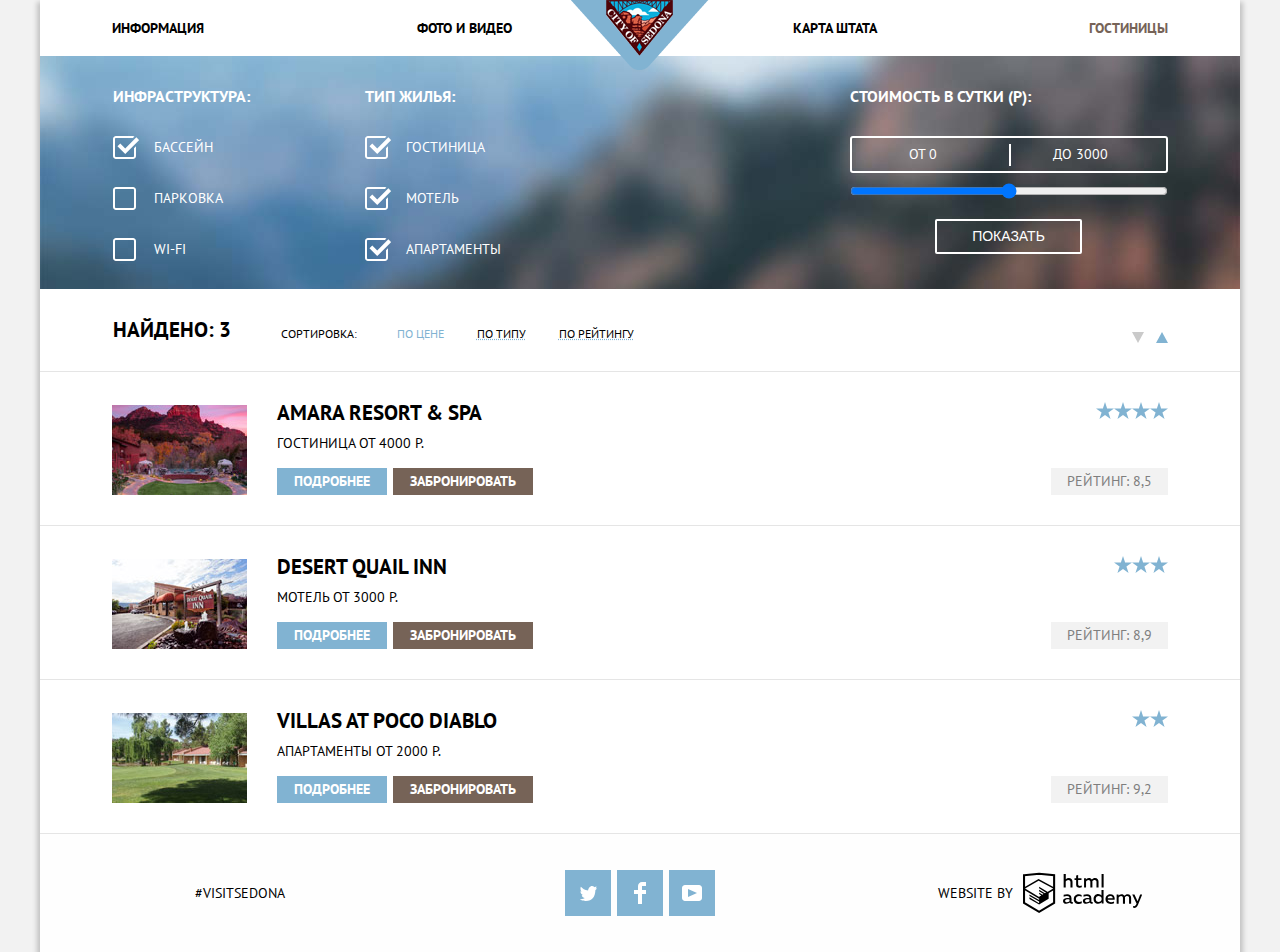
==== commit 54c36c9a: "finished hostels.html" ====
--- a/hostels.html
+++ b/hostels.html
@@ -39,7 +39,7 @@
             </nav>
         </header>
 
-        <main class="main">
+        <main class="main main_white">
             <section class="main__filters filters">
                 <form class="filters__form" action="https://echo.htmlacademy.ru" method="GET">
                     <fieldset class="filters__field filters-field filters-field_ifrastructure">
@@ -104,14 +104,14 @@
                     </ul>
                 </div>
                 <div class="sorting__arrows">
-                    <button class="sorting__arrow_down" type="button"></button>
+                    <button class="sorting__arrow_down" type="button" ></button>
                     <button class="sorting__arrow_up" type="button"></button>
                 </div>
             </section>
             <hr>
             <ul class="main__list">
                 <li class="item main__item main-item">
-                    <a href="#">
+                    <a class="main-item__link" href="#">
                         <img class="item-wrapper__image" src="images/Amara_resort_and_SPA.jpg" alt="Amara Resort & Spa">
                     </a>
                     <div class="main-item__wrapper item-wrapper">
@@ -128,13 +128,15 @@
                         </div>
                     </div>
                     <div class="item-wrapper__rating rating">
-                        
-
+                        <div class="raiting__stars raiting__stars_four-stars"></div>
+                        <div class="raiting__result">
+                            <span>рейтинг: 8,5</span>
+                        </div>
                     </div>
                 </li>
                 <hr>
                 <li class="item main__item main-item">
-                    <a href="#">
+                    <a class="main-item__link" href="#">
                         <img class="item-wrapper__image" src="images/Desert_quail_inn.jpg" alt="Desert Quail Inn">
                     </a>
                     <div class="main-item__wrapper item-wrapper">
@@ -150,13 +152,16 @@
                             <a href="#" class="link item-wrapper__button item-wrapper__button_brown">забронировать</a>
                         </div>
                     </div>
-                    <div class="item-wrapper__rating">
-
+                    <div class="item-wrapper__rating rating">
+                        <div class="raiting__stars raiting__stars_three-stars"></div>
+                        <div class="raiting__result">
+                            <span>рейтинг: 8,9</span>
+                        </div>
                     </div>
                 </li>
                 <hr>
                 <li class="item main__item main-item">
-                    <a href="#">
+                    <a class="main-item__link" href="#">
                         <img class="item-wrapper__image" src="images/Villas_at_poco_diablo.jpg" alt="Villas at Poco Diablo">
                     </a>
                     <div class="main-item__wrapper item-wrapper">
@@ -172,8 +177,11 @@
                             <a href="#" class="link item-wrapper__button item-wrapper__button_brown">забронировать</a>
                         </div>
                     </div>
-                    <div class="item-wrapper__rating">
-
+                    <div class="item-wrapper__rating rating">
+                        <div class="raiting__stars raiting__stars_two-stars"></div>
+                        <div class="raiting__result">
+                            <span>рейтинг: 9,2</span>
+                        </div>
                     </div>
                 </li>
                 <hr>
--- a/css/style.css
+++ b/css/style.css
@@ -181,6 +181,10 @@
     padding-right: 45px;
 }
 
+.features__item_grey {
+    background-color: #eeeeee;
+}
+
 .feature__wrapper_higher{
     min-height: 330px;
 
@@ -905,6 +909,10 @@
 .sorting__link_current {
     color: #81b3d2;
     text-decoration: none;
+}
+
+.sorting__link_current:active {
+    color: #81b3d2;
 }
 
 .sorting__arrows {
@@ -920,7 +928,7 @@
 	border-right: 6px solid transparent;
     border-bottom: 11px solid #81b3d2;
     border-top: none;
-    background-color: #fff;
+    background-color: transparent;
 }
 
 .sorting__arrow_down {
@@ -930,17 +938,29 @@
 	border-left: 6px solid transparent;
 	border-right: 6px solid transparent;
     border-top: 11px solid #cacaca;
+    background-color: transparent;
+
+    margin-right: 12px;
+}
+
+.sorting__arrow_down:hover {
+    border-top: 11px solid #000;
+}
+
+.sorting__arrow_up:hover {
+    border-bottom: 11px solid #000;
+}
+
+.sorting__arrow_down:active {
+    border-top: 11px solid #81b3d2;
+}
+
+.sorting__arrow_up:active {
+    border-bottom: 11px solid #81b3d2;
+}
+
+.main_white {
     background-color: #fff;
-
-    margin-right: 12px;
-}
-
-.main {
-    background-color: #fff;
-}
-
-.main__list {
-    
 }
 
 .main__item {
@@ -949,13 +969,22 @@
     padding: 30px 72px;
 }
 
-.item-wrapper__image {
+.main-item__link {
+    display: flex;
+    align-items: flex-end;
+
     margin-right: 30px;
 }
 
 .item-wrapper__title {
     font-size: 21px;
-    line-height: 26px;
+    line-height: 21px;
+
+    margin-bottom: 11px;
+}
+
+.item-wrapper__text {
+    margin-bottom: 16px;
 }
 
 .item-wrapper__buttons {
@@ -1004,4 +1033,51 @@
 
 .item-wrapper__link:active {
     color: #b2b2b2;
+}
+
+.item-wrapper__rating {
+    display: flex;
+    flex-direction: column;
+    justify-content: space-between;
+    align-items: flex-end;
+
+    margin-left: auto;
+}
+
+.raiting__result {
+    font-size: 14px;
+    line-height: 21px;
+
+    color: #7e7e7e;
+
+    background-color: #f2f2f2;
+
+    padding: 3px 16px;
+}
+
+.raiting__stars_four-stars {
+    width: 72px;
+    height: 17px;
+
+    background-image: url(../images/star.svg);
+    background-position: top right;
+    background-repeat: repeat;
+}
+
+.raiting__stars_three-stars {
+    width: 54px;
+    height: 17px;
+
+    background-image: url(../images/star.svg);
+    background-position: top right;
+    background-repeat: repeat;
+}
+
+.raiting__stars_two-stars {
+    width: 36px;
+    height: 17px;
+
+    background-image: url(../images/star.svg);
+    background-position: top right;
+    background-repeat: repeat;
 }